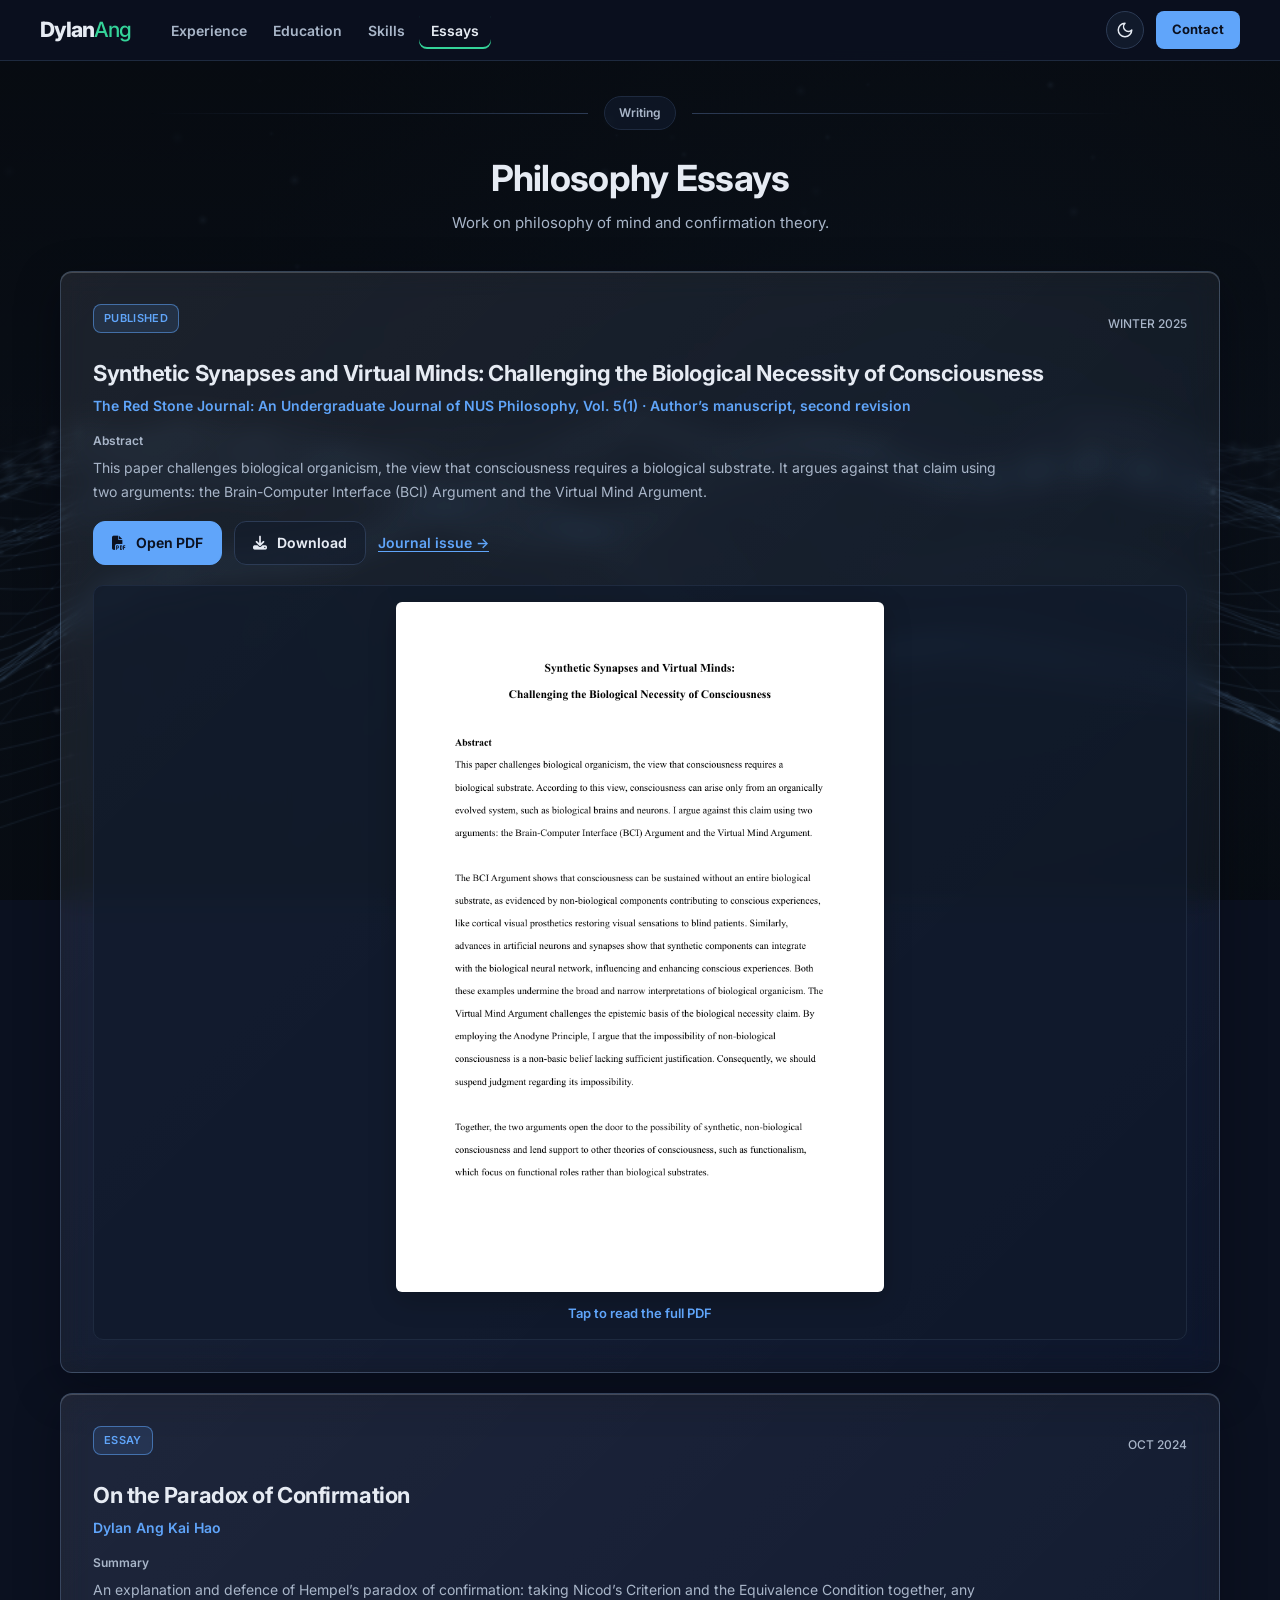
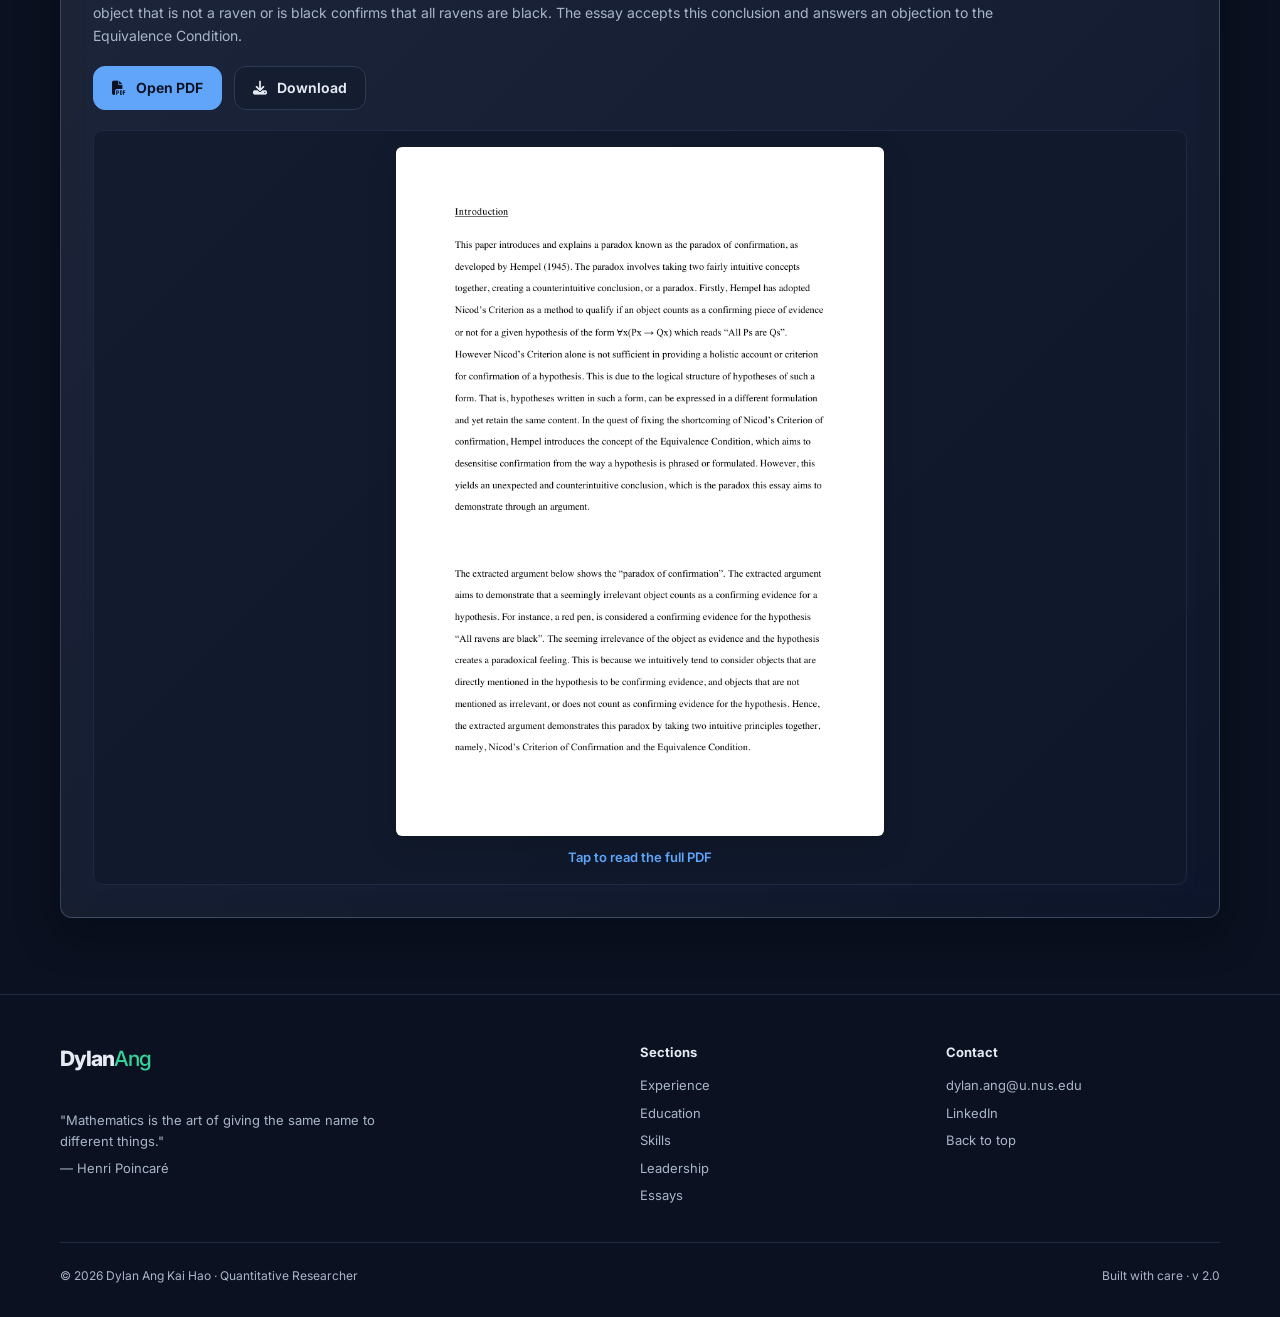
==== essays.html @ c78780df "Add essays page with two embedded PDFs New essays.html with "Synthetic Synapses and Virtual Minds" a" ====
<!DOCTYPE html>
<html lang="en">
<head>
<meta charset="UTF-8" />
<meta name="viewport" content="width=device-width, initial-scale=1.0" />
<meta name="theme-color" content="#0B1120" />
<script>try{var t=localStorage.getItem("theme");if(t!=="system")document.documentElement.setAttribute("data-theme",t==="light"?"light":"dark")}catch(e){document.documentElement.setAttribute("data-theme","dark")}</script>
<title>Essays - Dylan Ang Kai Hao</title>
<meta name="description" content="Philosophy essays by Dylan Ang Kai Hao on consciousness and confirmation theory." />

<link rel="preconnect" href="https://fonts.googleapis.com">
<link rel="preconnect" href="https://fonts.gstatic.com" crossorigin>
<link href="https://fonts.googleapis.com/css2?family=Inter:wght@400;500;600;700;800&display=swap" rel="stylesheet">
<link rel="stylesheet" href="https://cdnjs.cloudflare.com/ajax/libs/font-awesome/6.4.0/css/all.min.css">
<link rel="stylesheet" href="styles.css?v=3">
</head>
<body>

<div class="page-ocean" aria-hidden="true">
  <canvas id="oceanCanvas"></canvas>
  <div class="page-ocean-shade"></div>
</div>
<div class="nav-progress" id="navProgress"></div>

<nav class="navbar">
  <div class="nav-content">
    <a href="index.html" class="logo">
      <span>Dylan</span><span class="logo-accent">Ang</span>
    </a>
    <ul class="nav-links" id="nav-links">
      <li><a href="index.html#experience">Experience</a></li>
      <li><a href="index.html#education">Education</a></li>
      <li><a href="index.html#skills">Skills</a></li>
      <li><a href="essays.html" class="current" aria-current="page">Essays</a></li>
    </ul>
    <div class="nav-right">
      <button type="button" class="theme-cycle" id="themeToggle" aria-label="Switch theme" title="Switch theme"></button>
      <a href="mailto:dylan.ang@u.nus.edu" class="nav-cta">Contact</a>
      <button class="menu-toggle" id="mobile-menu" aria-label="Open menu">
        <span></span><span></span><span></span>
      </button>
    </div>
  </div>
</nav>

<main>

<section id="essays" class="section essays-page">
  <header class="section-header">
    <div class="section-num"><span>Writing</span></div>
    <h1 class="section-title">Philosophy <span class="gradient-text">Essays</span></h1>
    <p class="section-kicker">Work on philosophy of mind and confirmation theory.</p>
  </header>

  <div class="container-inner">
    <article class="project-card essay-card" id="synthetic-synapses">
      <div class="project-header">
        <span class="category-tag teal">PUBLISHED</span>
        <span class="project-date">WINTER 2025</span>
      </div>
      <h2 class="project-title">Synthetic Synapses and Virtual Minds: Challenging the Biological Necessity of Consciousness</h2>
      <p class="company">The Red Stone Journal: An Undergraduate Journal of NUS Philosophy, Vol. 5(1) · Author’s manuscript, second revision</p>
      <h3 class="metrics-label">Abstract</h3>
      <p class="project-desc">This paper challenges biological organicism, the view that consciousness requires a biological substrate. It argues against that claim using two arguments: the Brain-Computer Interface (BCI) Argument and the Virtual Mind Argument.</p>
      <div class="essay-actions">
        <a class="btn-primary" href="essays/synthetic-synapses-and-virtual-minds.pdf" target="_blank" rel="noopener"><i class="fas fa-file-pdf"></i> Open PDF</a>
        <a class="btn-secondary" href="essays/synthetic-synapses-and-virtual-minds.pdf" download><i class="fas fa-download"></i> Download</a>
        <a class="essay-link" href="https://blog.nus.edu.sg/theredstonejournal/volumes/volume-5/" target="_blank" rel="noopener">Journal issue &rarr;</a>
      </div>
      <div class="pdf-frame" data-pdf="essays/synthetic-synapses-and-virtual-minds.pdf" data-title="Synthetic Synapses and Virtual Minds: Challenging the Biological Necessity of Consciousness">
        <a class="pdf-preview" href="essays/synthetic-synapses-and-virtual-minds.pdf" target="_blank" rel="noopener">
          <img src="essays/synthetic-synapses-and-virtual-minds.png" alt="First page of Synthetic Synapses and Virtual Minds: Challenging the Biological Necessity of Consciousness" loading="lazy">
          <span>Tap to read the full PDF</span>
        </a>
      </div>
    </article>
    <article class="project-card essay-card" id="paradox-of-confirmation">
      <div class="project-header">
        <span class="category-tag teal">ESSAY</span>
        <span class="project-date">OCT 2024</span>
      </div>
      <h2 class="project-title">On the Paradox of Confirmation</h2>
      <p class="company">Dylan Ang Kai Hao</p>
      <h3 class="metrics-label">Summary</h3>
      <p class="project-desc">An explanation and defence of Hempel’s paradox of confirmation: taking Nicod’s Criterion and the Equivalence Condition together, any object that is not a raven or is black confirms that all ravens are black. The essay accepts this conclusion and answers an objection to the Equivalence Condition.</p>
      <div class="essay-actions">
        <a class="btn-primary" href="essays/on-the-paradox-of-confirmation.pdf" target="_blank" rel="noopener"><i class="fas fa-file-pdf"></i> Open PDF</a>
        <a class="btn-secondary" href="essays/on-the-paradox-of-confirmation.pdf" download><i class="fas fa-download"></i> Download</a>
      </div>
      <div class="pdf-frame" data-pdf="essays/on-the-paradox-of-confirmation.pdf" data-title="On the Paradox of Confirmation">
        <a class="pdf-preview" href="essays/on-the-paradox-of-confirmation.pdf" target="_blank" rel="noopener">
          <img src="essays/on-the-paradox-of-confirmation.png" alt="First page of On the Paradox of Confirmation" loading="lazy">
          <span>Tap to read the full PDF</span>
        </a>
      </div>
    </article>
  </div>
</section>

</main>

<footer>
  <div class="footer-grid">
    <div>
      <div class="logo" style="margin-bottom: 24px;">
        <span>Dylan</span><span class="logo-accent">Ang</span>
      </div>
      <p class="footer-quote">
        "Mathematics is the art of giving the same name to different things."
        <span class="author">— Henri Poincaré</span>
      </p>
    </div>
    <div class="footer-col">
      <h4>Sections</h4>
      <a href="index.html#experience">Experience</a>
      <a href="index.html#education">Education</a>
      <a href="index.html#skills">Skills</a>
      <a href="index.html#leadership">Leadership</a>
      <a href="essays.html">Essays</a>
    </div>
    <div class="footer-col">
      <h4>Contact</h4>
      <a href="mailto:dylan.ang@u.nus.edu">dylan.ang@u.nus.edu</a>
      <a href="https://www.linkedin.com/in/dylanangkh" target="_blank" rel="noopener">LinkedIn</a>
      <a href="#essays">Back to top</a>
    </div>
  </div>
  <div class="footer-bottom">
    <span>© 2026 Dylan Ang Kai Hao · Quantitative Researcher</span>
    <span>Built with care · v 2.0</span>
  </div>
</footer>

<script src="script.js?v=3"></script>
<script src="theme.js"></script>
<script src="ocean.js"></script>
<script src="essays.js"></script>
</body>
</html>
---- styles.css ----
/* ============================================================
   Dylan Ang Kai Hao — Portfolio
   Theme: matches the apolloalpha.app design (Inter, navy, glass cards)
   ============================================================ */

:root {
  --background: #F8FAFC; --foreground: #0F172A; --card: #ffffff; --muted-foreground: #526071;
  --border: #E2E8F0; --border-strong: #CBD5E1; --panel-2: #F1F5F9; --track: #EEF2F7;
  --bull: #047857; --bull-soft: #ECFDF5; --bull-area: rgba(4,120,87,0.10);
  --bear: #DC2626; --accent: #1D4ED8; --accent-ink: #FFFFFF; --accent-hover: #1E40AF;
  --glass-bg: linear-gradient(135deg, rgba(255,255,255,0.82), rgba(255,255,255,0.52));
  --glass-border: rgba(15,23,42,0.12);
  --glass-shadow: inset 0 1px 0 rgba(255,255,255,0.95), 0 10px 32px rgba(40,70,140,0.12);
  --shade: linear-gradient(180deg, rgba(246,249,255,0.66) 0%, rgba(246,249,255,0.5) 50%, rgba(246,249,255,0.4) 100%);
  --chart-grid: rgba(15,23,42,0.08); --chart-bench: rgba(15,23,42,0.34);
  --r-card: 12px;
  color-scheme: light;
}
:root[data-theme="dark"] {
  --background: #0B1120; --foreground: #E6EBF3; --card: #111A2B; --muted-foreground: #A9B6C9;
  --border: #1E2A3F; --border-strong: #2C3B55; --panel-2: #16213A; --track: #1A263D;
  --bull: #34D399; --bull-soft: rgba(52,211,153,0.12); --bull-area: rgba(52,211,153,0.14);
  --bear: #F87171; --accent: #60A5FA; --accent-ink: #0B1120; --accent-hover: #93C5FD;
  --glass-bg: linear-gradient(135deg, rgba(255,255,255,0.09), rgba(255,255,255,0.025));
  --glass-border: rgba(165,205,255,0.24);
  --glass-shadow: inset 0 1px 0 rgba(255,255,255,0.18), 0 14px 44px rgba(0,4,16,0.38);
  --shade: linear-gradient(180deg, rgba(7,11,17,0.62) 0%, rgba(7,11,17,0.45) 50%, rgba(7,11,17,0.32) 100%);
  --chart-grid: rgba(230,235,243,0.10); --chart-bench: rgba(230,235,243,0.42);
  color-scheme: dark;
}
/* "System" theme: no data-theme attribute, follow the device */
@media (prefers-color-scheme: dark) {
  :root:not([data-theme]) {
    --background: #0B1120; --foreground: #E6EBF3; --card: #111A2B; --muted-foreground: #A9B6C9;
    --border: #1E2A3F; --border-strong: #2C3B55; --panel-2: #16213A; --track: #1A263D;
    --bull: #34D399; --bull-soft: rgba(52,211,153,0.12); --bull-area: rgba(52,211,153,0.14);
    --bear: #F87171; --accent: #60A5FA; --accent-ink: #0B1120; --accent-hover: #93C5FD;
    --glass-bg: linear-gradient(135deg, rgba(255,255,255,0.09), rgba(255,255,255,0.025));
    --glass-border: rgba(165,205,255,0.24);
    --glass-shadow: inset 0 1px 0 rgba(255,255,255,0.18), 0 14px 44px rgba(0,4,16,0.38);
    --shade: linear-gradient(180deg, rgba(7,11,17,0.62) 0%, rgba(7,11,17,0.45) 50%, rgba(7,11,17,0.32) 100%);
    --chart-grid: rgba(230,235,243,0.10); --chart-bench: rgba(230,235,243,0.42);
    color-scheme: dark;
  }
}

* { box-sizing: border-box; }
html { scroll-behavior: smooth; scroll-padding-top: 72px; }
body {
  font-family: Inter, system-ui, sans-serif;
  background: var(--background);
  color: var(--foreground);
  margin: 0;
  overflow-x: hidden;
  line-height: 1.5;
  -webkit-font-smoothing: antialiased;
  -moz-osx-font-smoothing: grayscale;
}
.mono { font-variant-numeric: tabular-nums; }
::selection { background: var(--accent); color: var(--accent-ink); }
a:focus-visible, button:focus-visible { outline: 2px solid var(--bull); outline-offset: 2px; }

/* Backdrop: one fixed animated layer behind the whole page */
.page-ocean { position: fixed; inset: 0; z-index: 0; pointer-events: none; overflow: hidden; }
.page-ocean canvas { position: absolute; inset: 0; width: 100%; height: 100%; display: block; }
.page-ocean-shade { position: absolute; inset: 0; background: var(--shade); }
main, footer { position: relative; z-index: 1; }

/* NAV */
.navbar {
  position: fixed; top: 0; left: 0; right: 0; z-index: 50;
  padding: 0 24px;
  background: color-mix(in srgb, var(--background) 92%, transparent);
  -webkit-backdrop-filter: blur(8px); backdrop-filter: blur(8px);
  border-bottom: 1px solid var(--border);
}
.nav-content { max-width: 1200px; height: 60px; margin: 0 auto; display: flex; align-items: center; gap: 28px; }
.nav-progress { position: fixed; top: 0; left: 0; height: 2px; background: var(--bull); z-index: 100; transition: width 0.05s linear; }
.logo { display: inline-flex; align-items: center; font-weight: 800; font-size: 21px; letter-spacing: -0.05em; color: var(--foreground); text-decoration: none; }
.logo-accent { color: var(--bull); font-weight: 500; }
.nav-links { display: flex; flex: 1; gap: 2px; list-style: none; margin: 0; padding: 0; }
.nav-links a { display: block; padding: 8px 12px; border-radius: 8px; font-size: 14px; font-weight: 600; color: var(--muted-foreground); text-decoration: none; transition: color .15s, background .15s; }
.nav-links a:hover { color: var(--foreground); background: var(--panel-2); }
.nav-right { display: flex; align-items: center; gap: 12px; margin-left: auto; }
.theme-cycle { display: grid; place-items: center; width: 38px; height: 38px; border-radius: 999px; border: 1px solid var(--border-strong); background: var(--card); color: var(--foreground); cursor: pointer; padding: 0; }
.nav-cta { font-size: 13px; font-weight: 700; padding: 9px 16px; border-radius: 8px; background: var(--accent); color: var(--accent-ink); text-decoration: none; }
.nav-cta:hover { background: var(--accent-hover); }
.menu-toggle { display: none; flex-direction: column; justify-content: center; gap: 5px; width: 32px; height: 32px; background: transparent; border: none; cursor: pointer; padding: 0; }
.menu-toggle span { display: block; width: 100%; height: 2px; border-radius: 2px; background: var(--foreground); transition: all 0.2s ease; }
.menu-toggle.open span:nth-child(1) { transform: rotate(45deg) translate(5px, 5px); }
.menu-toggle.open span:nth-child(2) { opacity: 0; }
.menu-toggle.open span:nth-child(3) { transform: rotate(-45deg) translate(5px, -5px); }

/* BUTTONS */
.btn-primary, .btn-secondary { display: inline-flex; align-items: center; justify-content: center; gap: 10px; min-height: 50px; padding: 0 24px; border-radius: 12px; font-size: 15px; font-weight: 650; text-decoration: none; transition: background .15s, border-color .15s, transform .1s; }
.btn-primary { background: var(--accent); color: var(--accent-ink); border: 1px solid var(--accent); }
.btn-primary:hover { background: var(--accent-hover); border-color: var(--accent-hover); }
.btn-secondary { color: var(--foreground); border: 1px solid var(--border-strong); background: color-mix(in srgb, var(--card) 55%, transparent); }
.btn-secondary:hover { border-color: var(--accent); }
.btn-primary:active, .btn-secondary:active { transform: scale(0.98); }

/* HERO */
.hero { min-height: 92vh; padding: 140px 20px 80px; display: flex; align-items: center; justify-content: center; text-align: center; }
.hero-content { max-width: 820px; }
.status-badge { display: inline-flex; align-items: center; gap: 8px; padding: 7px 14px; border: 1px solid var(--bull); border-radius: 8px; background: var(--bull-soft); font-size: 12px; font-weight: 600; letter-spacing: 0.03em; color: var(--bull); margin-bottom: 28px; }
.status-dot { width: 6px; height: 6px; background: var(--bull); border-radius: 50%; flex: none; }
.greeting { font-size: 20px; font-weight: 600; letter-spacing: -0.01em; color: var(--muted-foreground); margin: 0 0 8px; }
.name { font-size: clamp(40px, 7vw, 68px); line-height: 1.08; font-weight: 700; letter-spacing: -0.03em; margin: 0 0 18px; text-wrap: balance; }
.name .gradient-text { color: var(--accent); }
.tagline { font-size: clamp(17px, 2.4vw, 20px); font-weight: 600; letter-spacing: -0.01em; margin: 0 0 32px; }
.contact-info { display: flex; justify-content: center; align-items: center; gap: 14px 18px; flex-wrap: wrap; }
.contact-link.text-only { display: inline-flex; align-items: center; gap: 8px; flex-basis: 100%; justify-content: center; font-size: 14px; color: var(--muted-foreground); }

/* SECTION COMMON */
.section { padding: 48px 20px 56px; position: relative; }
.container-inner { max-width: 1160px; margin: 0 auto; }
.section-header { max-width: 1160px; margin: 0 auto 36px; text-align: center; }
.section-num { display: flex; align-items: center; gap: 16px; max-width: 980px; margin: 0 auto 28px; }
.section-num::before, .section-num::after { content: ""; flex: 1; height: 1px; background: linear-gradient(90deg, transparent, var(--border-strong)); }
.section-num::after { transform: scaleX(-1); }
.section-num span { display: inline-flex; align-items: center; gap: 10px; padding: 7px 14px; border: 1px solid var(--border); border-radius: 999px; font-size: 12px; font-weight: 600; color: var(--muted-foreground); background: color-mix(in srgb, var(--card) 70%, transparent); }
.section-num b { color: var(--accent); }
.section-title { font-size: clamp(28px, 3.6vw, 36px); font-weight: 700; line-height: 1.15; letter-spacing: -0.02em; margin: 0 0 12px; text-wrap: balance; }
.section-kicker { color: var(--muted-foreground); max-width: 620px; margin: 0 auto; font-size: 15px; line-height: 1.6; text-wrap: balance; }

/* GLASS CARDS */
.glass-card, .project-card, .skill-category {
  background: var(--glass-bg);
  -webkit-backdrop-filter: blur(14px) saturate(1.5); backdrop-filter: blur(14px) saturate(1.5);
  border: 1px solid var(--glass-border);
  border-radius: var(--r-card);
  box-shadow: var(--glass-shadow);
  position: relative; overflow: hidden;
  transition: border-color 0.18s ease;
}
.glass-card:hover, .project-card:hover, .skill-category:hover { border-color: var(--border-strong); }
.glass-card { padding: 24px; }
.project-card { padding: 32px; margin-bottom: 20px; }
.card-header { display: flex; justify-content: space-between; align-items: flex-start; margin-bottom: 6px; flex-wrap: wrap; gap: 12px; }
.project-header { display: flex; justify-content: space-between; align-items: center; margin-bottom: 16px; flex-wrap: wrap; gap: 10px; }
.category-tag { display: inline-block; font-size: 11px; font-weight: 600; letter-spacing: 0.03em; padding: 5px 10px; border-radius: 8px; border: 1px solid color-mix(in srgb, var(--bull) 55%, transparent); background: var(--bull-soft); color: var(--bull); margin-bottom: 10px; }
.category-tag.purple, .category-tag.teal { border-color: color-mix(in srgb, var(--accent) 55%, transparent); background: color-mix(in srgb, var(--accent) 12%, transparent); color: var(--accent); }
.project-date { font-size: 12px; font-weight: 500; color: var(--muted-foreground); white-space: nowrap; }
.role, .project-title { font-size: clamp(19px, 2.2vw, 22px); font-weight: 700; letter-spacing: -0.02em; line-height: 1.3; margin: 0 0 8px; }
.company { font-size: 14px; font-weight: 600; color: var(--accent); margin: 0 0 12px; }
.project-desc { color: var(--muted-foreground); line-height: 1.65; margin: 0 0 18px; font-size: 14px; max-width: 920px; }
.text-primary { color: var(--accent); font-size: 14px; font-weight: 600; }
.text-secondary { color: var(--muted-foreground); font-size: 14px; line-height: 1.6; }
.text-secondary a { color: var(--accent); font-weight: 600; text-underline-offset: 3px; }
.tag-chips, .skill-pills { display: flex; flex-wrap: wrap; gap: 8px; }
.tag-chips { margin: 12px 0 8px; }
.tag-chip, .skill-pill { font-size: 12px; font-weight: 500; color: var(--muted-foreground); padding: 6px 12px; border-radius: 999px; background: color-mix(in srgb, var(--card) 55%, transparent); border: 1px solid var(--border-strong); }
.metrics-label { font-size: 12px; font-weight: 600; color: var(--muted-foreground); margin: 24px 0 12px; }
.metrics-grid { display: grid; grid-template-columns: repeat(5, 1fr); gap: 12px; margin-bottom: 24px; }
.metrics-grid:has(> :nth-child(7)) { grid-template-columns: repeat(4, 1fr); }
.mini-stat-card { background: color-mix(in srgb, var(--card) 55%, transparent); border: 1px solid var(--border); border-radius: 10px; padding: 18px 12px; text-align: center; }
.mini-stat-value { font-size: 28px; font-weight: 600; display: block; letter-spacing: -0.02em; line-height: 1.15; margin-bottom: 6px; }
.mini-stat-label { display: block; font-size: 12px; line-height: 1.4; color: var(--muted-foreground); }
.accent-cyan, .accent-teal { color: var(--bull); }

/* Charts */
.charts-row { display: grid; grid-template-columns: 1fr 1fr; gap: 16px; margin-top: 12px; }
.chart-wrapper { background: color-mix(in srgb, var(--card) 70%, transparent); border: 1px solid var(--border); border-radius: 10px; padding: 20px; position: relative; overflow: hidden; }
.chart-wrapper-tall { height: 420px; display: flex; flex-direction: column; }
.chart-canvas-area { position: relative; flex: 1 1 auto; min-height: 0; }
.equity-explorer { margin-top: 24px; }
.equity-header { display: flex; justify-content: space-between; align-items: flex-end; flex-wrap: wrap; gap: 14px; margin-bottom: 14px; }
.equity-headline { display: flex; flex-direction: column; gap: 2px; }
.equity-value { font-size: 2.1rem; font-weight: 700; letter-spacing: -0.02em; color: var(--bull); line-height: 1.1; }
.equity-value.negative { color: var(--bear); }
.equity-sublabel { font-size: 13px; color: var(--muted-foreground); }
.range-tabs { display: flex; gap: 6px; flex-wrap: wrap; }
.range-tab { background: color-mix(in srgb, var(--card) 55%, transparent); border: 1px solid var(--border-strong); border-radius: 8px; color: var(--muted-foreground); font: 600 12px Inter, sans-serif; padding: 7px 13px; cursor: pointer; transition: border-color .15s, color .15s, background .15s; }
.range-tab:hover { color: var(--foreground); }
.range-tab.active { background: var(--accent); border-color: var(--accent); color: var(--accent-ink); }
.chart-legend-scrub { display: flex; justify-content: flex-end; gap: 18px; font-size: 12px; color: var(--muted-foreground); flex: 0 0 auto; margin-bottom: 10px; }
.legend-item { display: flex; align-items: center; gap: 6px; }
.legend-item b { color: var(--foreground); font-weight: 700; }
.scrub-dot { width: 9px; height: 9px; border-radius: 50%; display: inline-block; }
.scrub-dot.strategy { background: var(--bull); }
.scrub-dot.benchmark { background: var(--chart-bench); }
.roc-chart-wrapper, .pentagon-chart-wrapper { height: 400px; display: flex; justify-content: center; align-items: center; padding: 0.5rem; }
.chart-foot { font-size: 12px; color: var(--muted-foreground); margin: 0; text-align: center; grid-column: 1 / -1; }

/* Monthly table */
.terminal-container { border: 1px solid var(--border); border-radius: 10px; overflow: hidden; background: color-mix(in srgb, var(--card) 70%, transparent); margin: 24px 0 0; }
.terminal-header { padding: 12px 20px; border-bottom: 1px solid var(--border); }
.terminal-dot { display: none; }
.terminal-title { font-size: 12px; font-weight: 600; color: var(--muted-foreground); }
.terminal-table { width: 100%; border-collapse: collapse; font-size: 13px; }
.terminal-table th { text-align: left; padding: 12px 20px; font-size: 11px; font-weight: 600; letter-spacing: 0.04em; color: var(--muted-foreground); border-bottom: 1px solid var(--border-strong); }
.terminal-table td { padding: 10px 20px; border-bottom: 1px solid var(--border); }
.terminal-table tbody tr:hover td { background: var(--bull-soft); }
.terminal-table tbody tr:last-child td { border-bottom: none; }
.val-green { color: var(--bull); font-weight: 600; }

/* EDUCATION */
.edu-grid { display: grid; grid-template-columns: 1fr 1fr; gap: 16px; max-width: 1160px; margin: 0 auto; }
.gpa-container { margin: 24px 0; }
.gpa-header { display: flex; justify-content: space-between; margin-bottom: 8px; font-size: 13px; font-weight: 600; }
.progress-track { height: 8px; background: var(--track); border-radius: 999px; overflow: hidden; }
.progress-fill { height: 100%; background: var(--bull); border-radius: 999px; }
.date-line { font-size: 12px; color: var(--muted-foreground); margin: 12px 0 0; }

/* SKILLS */
.skills-grid { display: grid; grid-template-columns: repeat(3, 1fr); gap: 16px; max-width: 1160px; margin: 0 auto; }
.skill-category { padding: 22px; }
.skill-icon-wrap { font-size: 12px; font-weight: 600; color: var(--muted-foreground); }
.skill-category h3 { font-size: 18px; font-weight: 700; letter-spacing: -0.02em; margin: 8px 0 14px; }

/* PUBLICATION + DUAL GRID */
.dual-grid { display: grid; grid-template-columns: 1fr 1fr; gap: 16px; }
.pub-card .project-title { font-size: 19px; margin: 8px 0; }

/* MARQUEE */
.marquee-strip { border-top: 1px solid var(--border); border-bottom: 1px solid var(--border); padding: 20px 0; overflow: hidden; }
.marquee-track { display: flex; gap: 48px; white-space: nowrap; width: max-content; animation: marqueeMove 60s linear infinite; font-size: 13px; font-weight: 600; letter-spacing: 0.03em; color: var(--muted-foreground); }
.marquee-track span { display: inline-flex; align-items: center; gap: 48px; }
.marquee-track span::after { content: '·'; color: var(--bull); font-size: 16px; }
@keyframes marqueeMove { from { transform: translateX(0); } to { transform: translateX(-50%); } }

/* FOOTER */
footer { padding: 48px 24px 32px; border-top: 1px solid var(--border); background: var(--background); }
.footer-grid { max-width: 1160px; margin: 0 auto; display: grid; grid-template-columns: 2fr 1fr 1fr; gap: 32px; margin-bottom: 32px; }
.footer-quote { font-size: 13px; line-height: 1.6; color: var(--muted-foreground); max-width: 360px; margin: 12px 0 0; }
.footer-quote .author { display: block; margin-top: 6px; }
.footer-col h4 { font-size: 13px; font-weight: 700; margin: 0 0 10px; }
.footer-col a { display: block; color: var(--muted-foreground); text-decoration: none; font-size: 13px; padding: 4px 0; }
.footer-col a:hover { color: var(--foreground); }
.footer-bottom { max-width: 1160px; margin: 0 auto; padding-top: 24px; border-top: 1px solid var(--border); display: flex; justify-content: space-between; align-items: center; font-size: 12px; color: var(--muted-foreground); }

/* SCROLL REVEAL: slide only. Content stays visible (and glass keeps its blur) even if scripts fail. */
.reveal-on-scroll { transform: translateY(24px); transition: transform 0.7s cubic-bezier(0.2, 0.7, 0.2, 1); }
.reveal-on-scroll.visible { transform: none; }

/* ESSAYS PAGE */
.essays-page { padding-top: 96px; min-height: 80vh; }
.nav-links a.current { color: var(--foreground); box-shadow: inset 0 -2px 0 var(--bull); }
.essay-card { scroll-margin-top: 80px; }
.essay-card .metrics-label { margin: 16px 0 6px; }
.essay-actions { display: flex; flex-wrap: wrap; align-items: center; gap: 12px; margin-bottom: 20px; }
.essay-actions .btn-primary, .essay-actions .btn-secondary { min-height: 44px; padding: 0 18px; font-size: 14px; }
.essay-link { color: var(--accent); font-size: 14px; font-weight: 600; text-underline-offset: 3px; }
.pdf-frame { border: 1px solid var(--border); border-radius: 10px; overflow: hidden; background: color-mix(in srgb, var(--card) 70%, transparent); }
.pdf-frame.embedded { height: min(85vh, 900px); }
.pdf-frame iframe { display: block; width: 100%; height: 100%; border: 0; }
.pdf-preview { display: block; max-width: 520px; margin: 0 auto; padding: 16px; text-align: center; text-decoration: none; }
.pdf-preview img { display: block; width: 100%; height: auto; border-radius: 6px; background: #fff; box-shadow: 0 8px 28px rgba(0,0,0,0.22); }
.pdf-preview span { display: block; margin-top: 12px; font-size: 13px; font-weight: 600; color: var(--accent); }

/* RESPONSIVE */
@media (max-width: 1100px) {
  .metrics-grid, .metrics-grid:has(> :nth-child(7)) { grid-template-columns: repeat(3, 1fr); }
  .charts-row, .dual-grid { grid-template-columns: 1fr; }
}
@media (max-width: 900px) {
  .navbar { padding: 0 16px; }
  .nav-content { gap: 12px; }
  .nav-links { position: fixed; top: 60px; left: 0; right: 0; flex-direction: column; background: var(--background); border-bottom: 1px solid var(--border); padding: 8px 16px; transform: translateY(-8px); opacity: 0; visibility: hidden; transition: transform .2s, opacity .2s, visibility .2s; }
  .nav-links.open { transform: none; opacity: 1; visibility: visible; }
  .menu-toggle { display: flex; }
  .section { padding: 36px 16px 44px; }
  .edu-grid, .skills-grid, .dual-grid { grid-template-columns: 1fr; }
  .footer-grid { grid-template-columns: 1fr; }
  .project-card { padding: 20px; }
  .footer-bottom { flex-direction: column; gap: 8px; }
}
@media (max-width: 540px) {
  .metrics-grid, .metrics-grid:has(> :nth-child(7)) { grid-template-columns: 1fr 1fr; }
  .mini-stat-value { font-size: 22px; }
  .contact-info .btn-primary, .contact-info .btn-secondary { width: 100%; }
  .essay-actions .btn-primary, .essay-actions .btn-secondary { flex: 1 1 130px; }
  .terminal-table th, .terminal-table td { padding-left: 12px; padding-right: 12px; }
  .equity-value { font-size: 1.6rem; }
  .range-tabs { gap: 4px; width: 100%; }
  .range-tab { flex: 1 1 0; padding: 7px 4px; font-size: 11px; }
  .chart-legend-scrub { flex-direction: column; gap: 4px; }
}
@media (prefers-reduced-motion: reduce) {
  html { scroll-behavior: auto; }
  *, *::before, *::after { animation-duration: 0.01ms !important; animation-iteration-count: 1 !important; transition-duration: 0.01ms !important; }
}
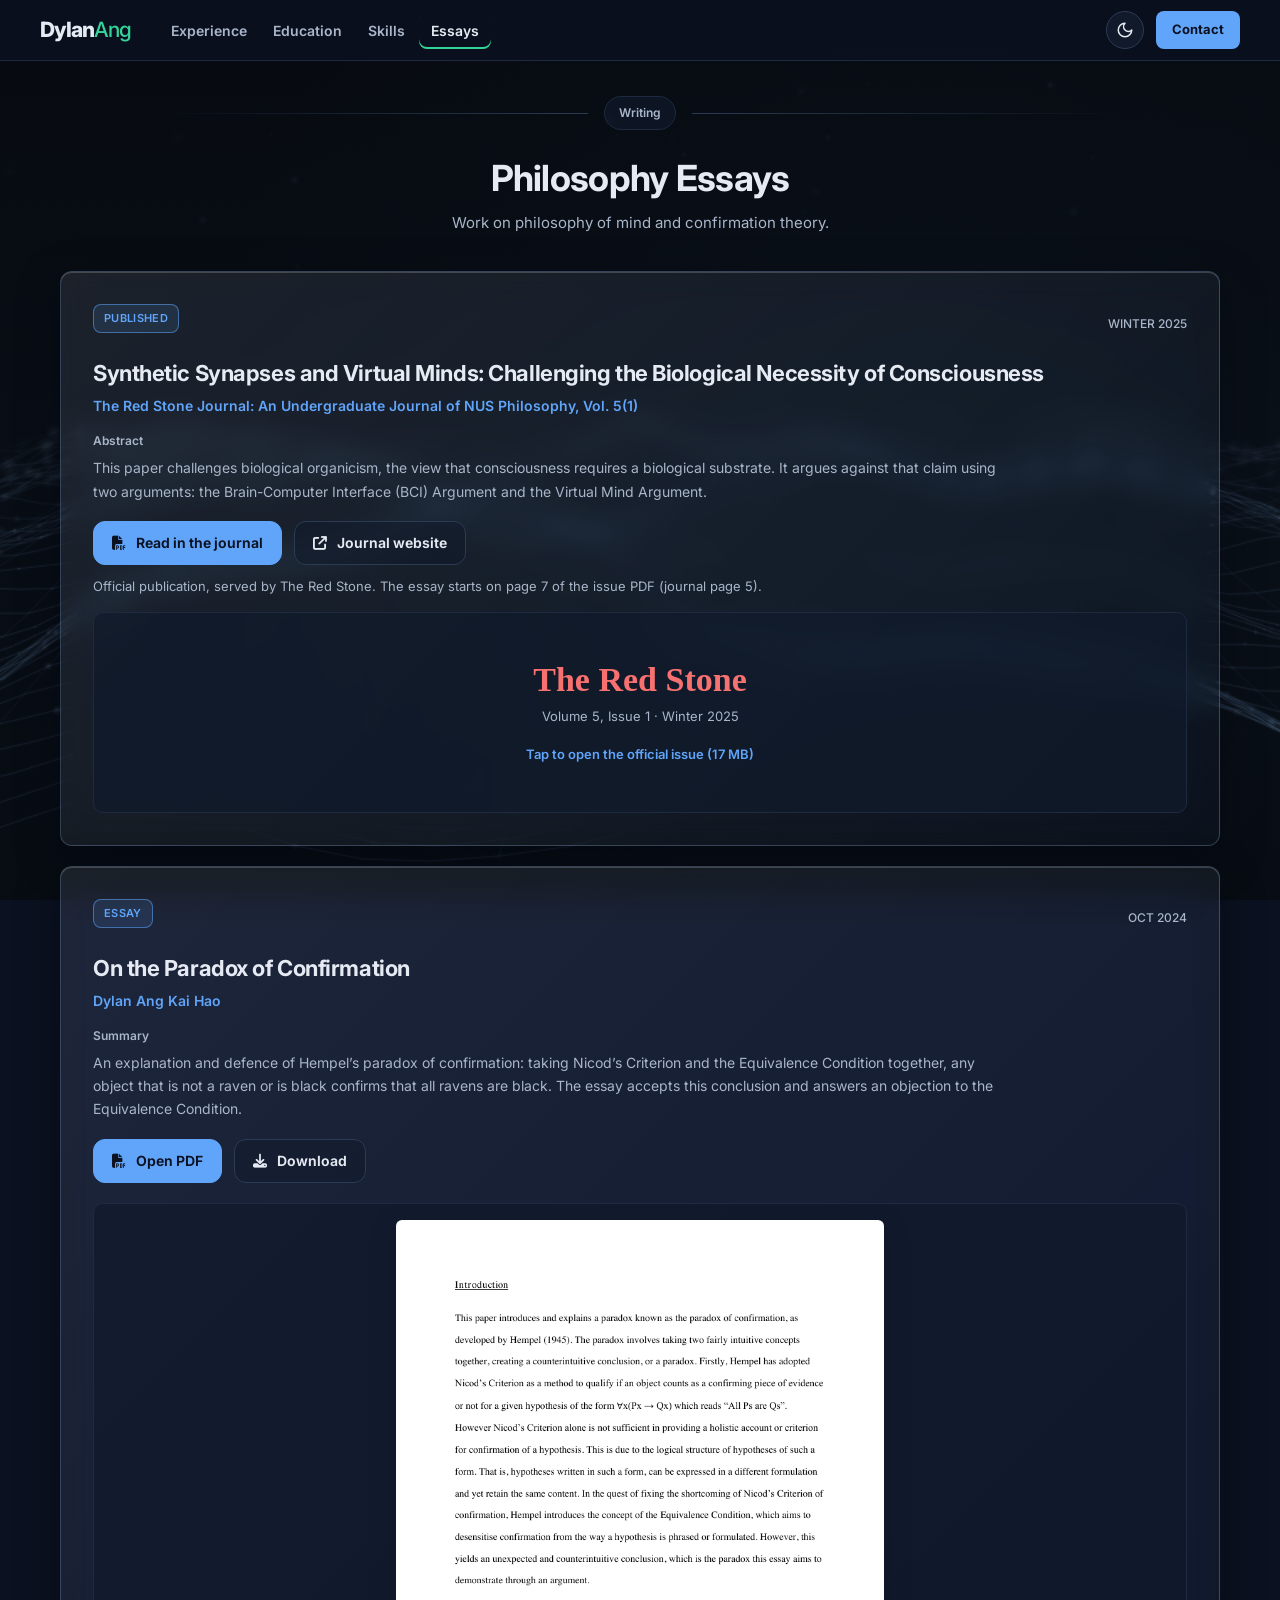
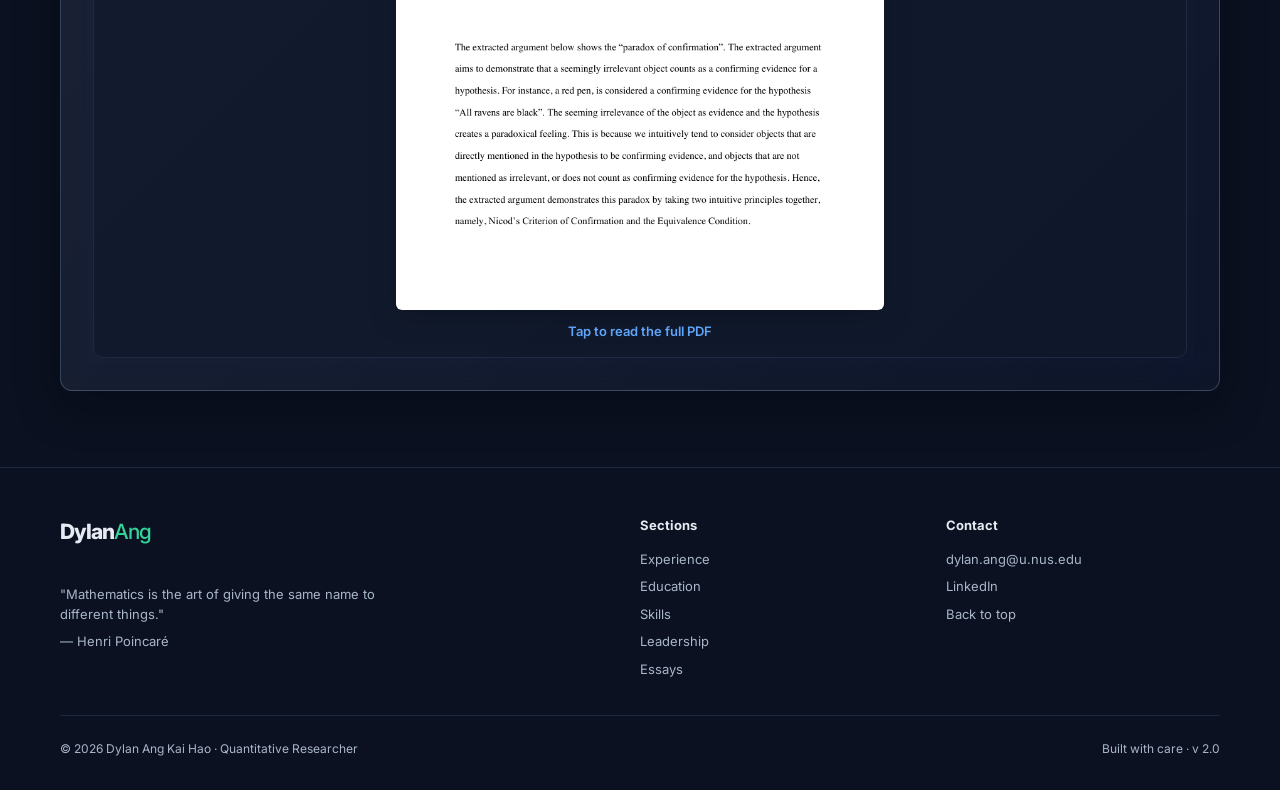
==== commit b7e2e3d7: "Embed the official Red Stone publication The Synthetic Synapses card now shows the journal's own iss" ====
--- a/essays.html
+++ b/essays.html
@@ -12,7 +12,7 @@
 <link rel="preconnect" href="https://fonts.gstatic.com" crossorigin>
 <link href="https://fonts.googleapis.com/css2?family=Inter:wght@400;500;600;700;800&display=swap" rel="stylesheet">
 <link rel="stylesheet" href="https://cdnjs.cloudflare.com/ajax/libs/font-awesome/6.4.0/css/all.min.css">
-<link rel="stylesheet" href="styles.css?v=3">
+<link rel="stylesheet" href="styles.css?v=4">
 </head>
 <body>
 
@@ -59,18 +59,19 @@
         <span class="project-date">WINTER 2025</span>
       </div>
       <h2 class="project-title">Synthetic Synapses and Virtual Minds: Challenging the Biological Necessity of Consciousness</h2>
-      <p class="company">The Red Stone Journal: An Undergraduate Journal of NUS Philosophy, Vol. 5(1) · Author’s manuscript, second revision</p>
+      <p class="company">The Red Stone Journal: An Undergraduate Journal of NUS Philosophy, Vol. 5(1)</p>
       <h3 class="metrics-label">Abstract</h3>
       <p class="project-desc">This paper challenges biological organicism, the view that consciousness requires a biological substrate. It argues against that claim using two arguments: the Brain-Computer Interface (BCI) Argument and the Virtual Mind Argument.</p>
       <div class="essay-actions">
-        <a class="btn-primary" href="essays/synthetic-synapses-and-virtual-minds.pdf" target="_blank" rel="noopener"><i class="fas fa-file-pdf"></i> Open PDF</a>
-        <a class="btn-secondary" href="essays/synthetic-synapses-and-virtual-minds.pdf" download><i class="fas fa-download"></i> Download</a>
-        <a class="essay-link" href="https://blog.nus.edu.sg/theredstonejournal/volumes/volume-5/" target="_blank" rel="noopener">Journal issue &rarr;</a>
+        <a class="btn-primary" href="https://blog.nus.edu.sg/theredstonejournal/files/2026/03/RS_2026_FINAL.pdf#page=7" target="_blank" rel="noopener"><i class="fas fa-file-pdf"></i> Read in the journal</a>
+        <a class="btn-secondary" href="https://blog.nus.edu.sg/theredstonejournal/volumes/volume-5/" target="_blank" rel="noopener"><i class="fas fa-arrow-up-right-from-square"></i> Journal website</a>
       </div>
-      <div class="pdf-frame" data-pdf="essays/synthetic-synapses-and-virtual-minds.pdf" data-title="Synthetic Synapses and Virtual Minds: Challenging the Biological Necessity of Consciousness">
-        <a class="pdf-preview" href="essays/synthetic-synapses-and-virtual-minds.pdf" target="_blank" rel="noopener">
-          <img src="essays/synthetic-synapses-and-virtual-minds.png" alt="First page of Synthetic Synapses and Virtual Minds: Challenging the Biological Necessity of Consciousness" loading="lazy">
-          <span>Tap to read the full PDF</span>
+      <p class="essay-note">Official publication, served by The Red Stone. The essay starts on page 7 of the issue PDF (journal page 5).</p>
+      <div class="pdf-frame" data-pdf="https://blog.nus.edu.sg/theredstonejournal/files/2026/03/RS_2026_FINAL.pdf#page=7" data-title="The Red Stone, Volume 5, Issue 1">
+        <a class="journal-cover" href="https://blog.nus.edu.sg/theredstonejournal/files/2026/03/RS_2026_FINAL.pdf#page=7" target="_blank" rel="noopener">
+          <strong>The Red Stone</strong>
+          <small>Volume 5, Issue 1 · Winter 2025</small>
+          <span>Tap to open the official issue (17 MB)</span>
         </a>
       </div>
     </article>
@@ -134,6 +135,6 @@
 <script src="script.js?v=3"></script>
 <script src="theme.js"></script>
 <script src="ocean.js"></script>
-<script src="essays.js"></script>
+<script src="essays.js?v=5"></script>
 </body>
 </html>
--- a/styles.css
+++ b/styles.css
@@ -246,6 +246,11 @@
 .pdf-frame iframe { display: block; width: 100%; height: 100%; border: 0; }
 .pdf-preview { display: block; max-width: 520px; margin: 0 auto; padding: 16px; text-align: center; text-decoration: none; }
 .pdf-preview img { display: block; width: 100%; height: auto; border-radius: 6px; background: #fff; box-shadow: 0 8px 28px rgba(0,0,0,0.22); }
+.essay-note { font-size: 13px; color: var(--muted-foreground); margin: -8px 0 16px; }
+.journal-cover { display: flex; flex-direction: column; align-items: center; gap: 8px; padding: 48px 20px; text-align: center; text-decoration: none; color: var(--foreground); }
+.journal-cover strong { font: 700 34px Georgia, serif; color: var(--bear); }
+.journal-cover small { font-size: 13px; color: var(--muted-foreground); }
+.journal-cover span { margin-top: 10px; font-size: 13px; font-weight: 600; color: var(--accent); }
 .pdf-preview span { display: block; margin-top: 12px; font-size: 13px; font-weight: 600; color: var(--accent); }
 
 /* RESPONSIVE */
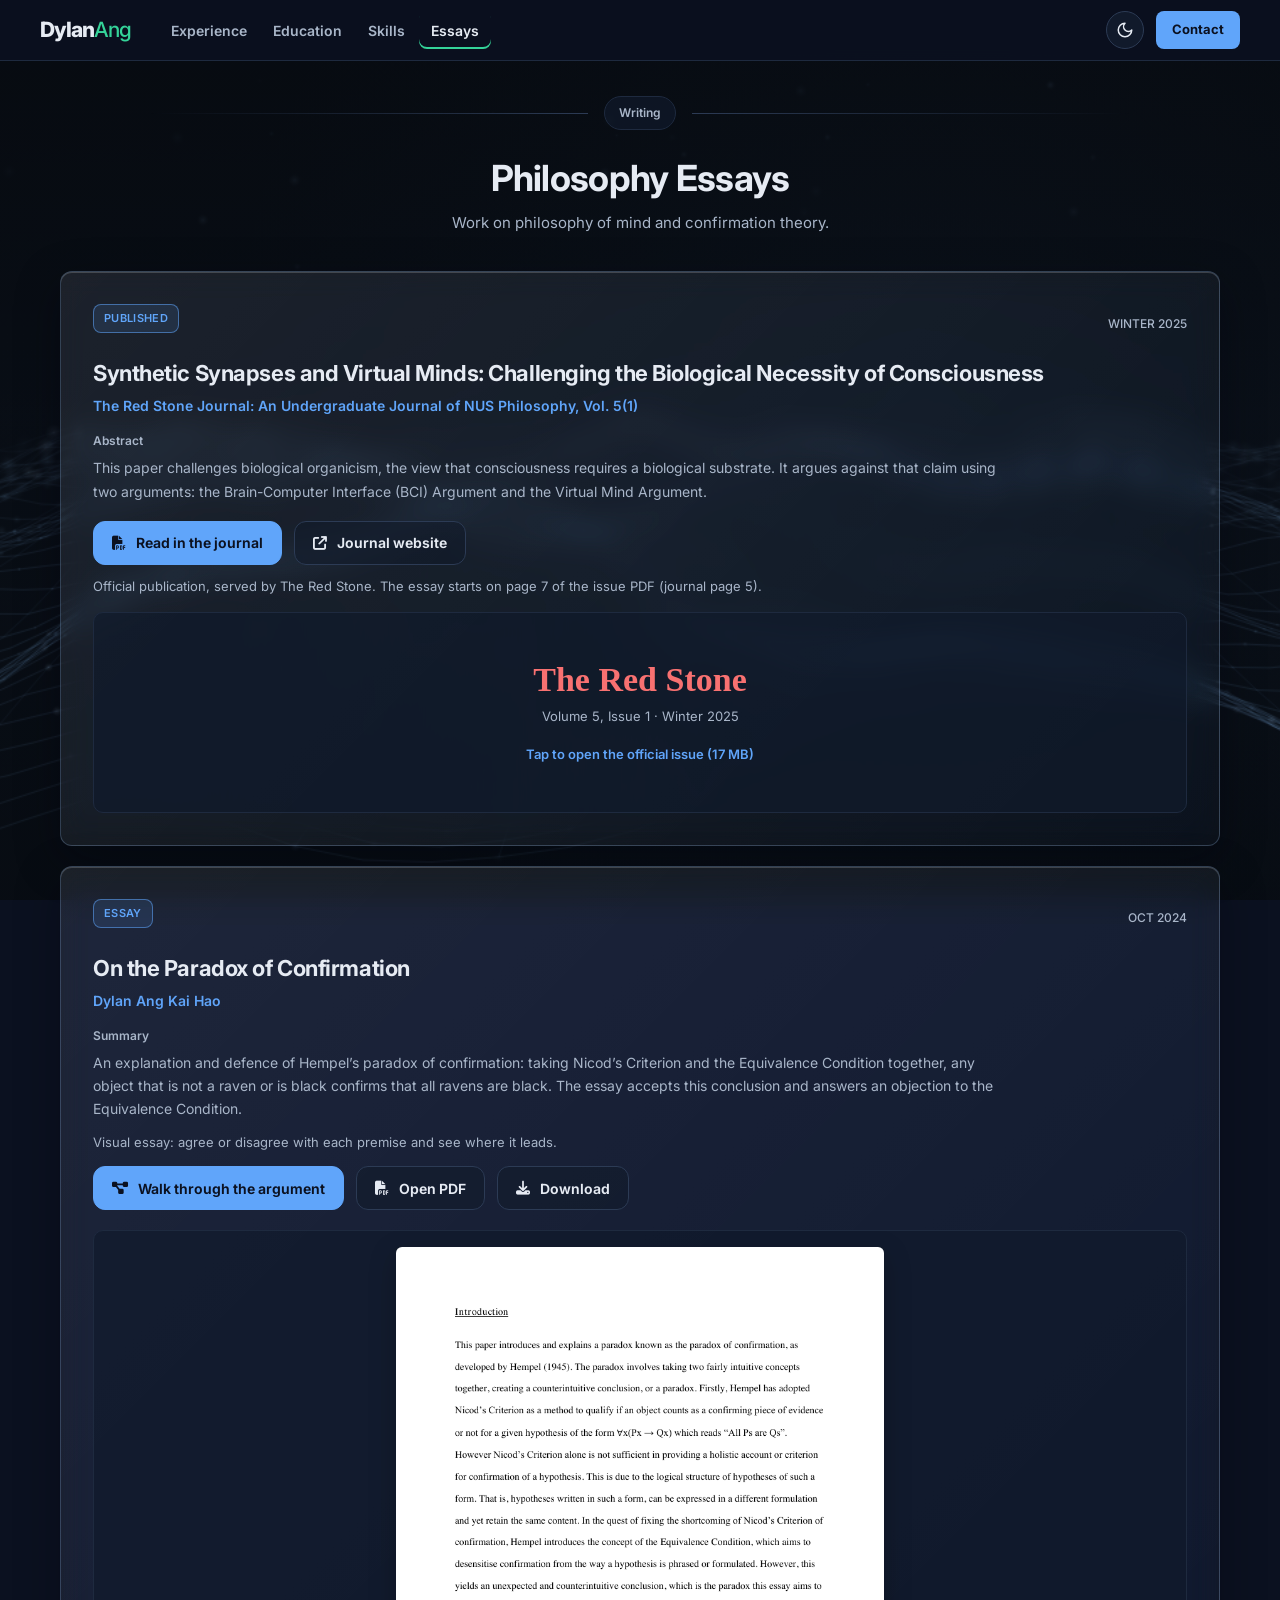
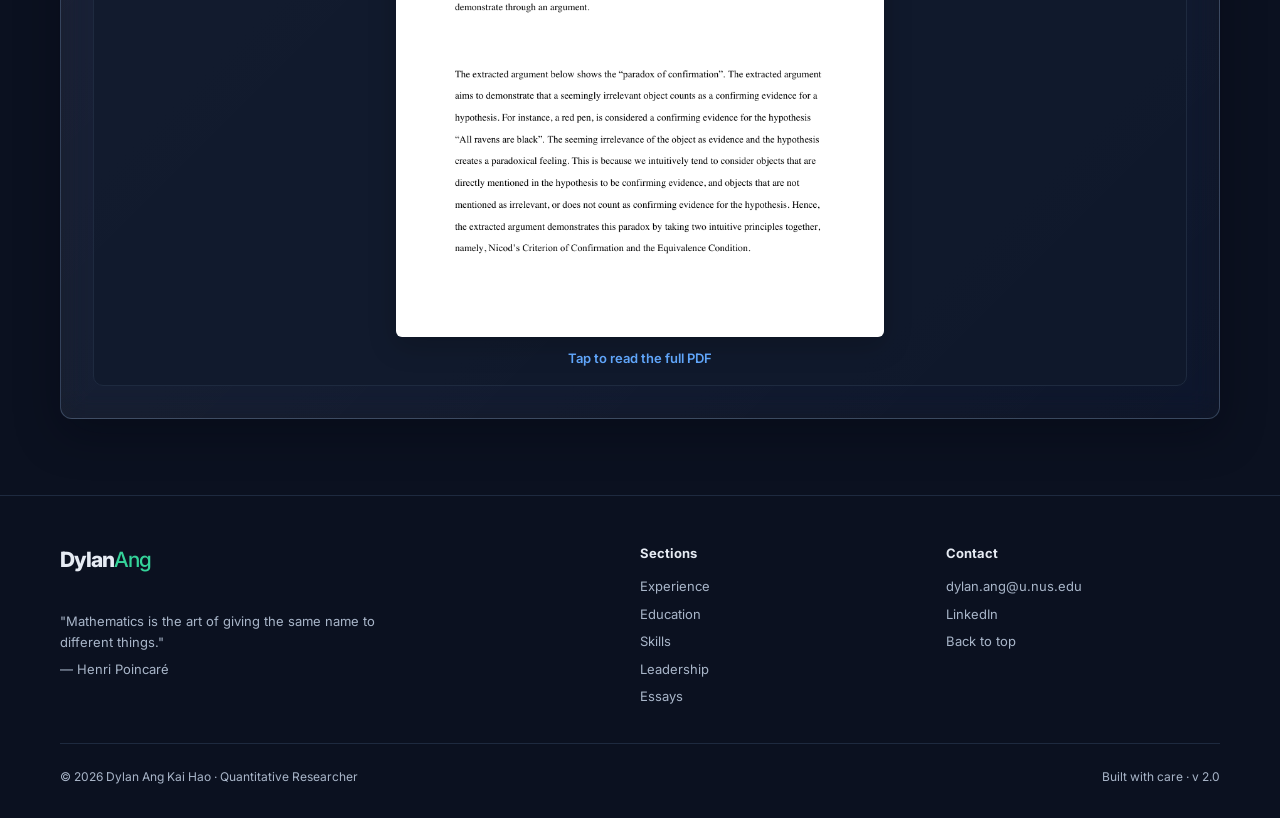
==== commit 73ac942c: "Add interactive visual essay on the paradox of confirmation paradox.html walks readers through the a" ====
--- a/essays.html
+++ b/essays.html
@@ -12,7 +12,7 @@
 <link rel="preconnect" href="https://fonts.gstatic.com" crossorigin>
 <link href="https://fonts.googleapis.com/css2?family=Inter:wght@400;500;600;700;800&display=swap" rel="stylesheet">
 <link rel="stylesheet" href="https://cdnjs.cloudflare.com/ajax/libs/font-awesome/6.4.0/css/all.min.css">
-<link rel="stylesheet" href="styles.css?v=4">
+<link rel="stylesheet" href="styles.css?v=5">
 </head>
 <body>
 
@@ -84,8 +84,10 @@
       <p class="company">Dylan Ang Kai Hao</p>
       <h3 class="metrics-label">Summary</h3>
       <p class="project-desc">An explanation and defence of Hempel’s paradox of confirmation: taking Nicod’s Criterion and the Equivalence Condition together, any object that is not a raven or is black confirms that all ravens are black. The essay accepts this conclusion and answers an objection to the Equivalence Condition.</p>
+      <p class="essay-note visual-note">Visual essay: agree or disagree with each premise and see where it leads.</p>
       <div class="essay-actions">
-        <a class="btn-primary" href="essays/on-the-paradox-of-confirmation.pdf" target="_blank" rel="noopener"><i class="fas fa-file-pdf"></i> Open PDF</a>
+        <a class="btn-primary" href="paradox.html"><i class="fas fa-diagram-project"></i> Walk through the argument</a>
+        <a class="btn-secondary" href="essays/on-the-paradox-of-confirmation.pdf" target="_blank" rel="noopener"><i class="fas fa-file-pdf"></i> Open PDF</a>
         <a class="btn-secondary" href="essays/on-the-paradox-of-confirmation.pdf" download><i class="fas fa-download"></i> Download</a>
       </div>
       <div class="pdf-frame" data-pdf="essays/on-the-paradox-of-confirmation.pdf" data-title="On the Paradox of Confirmation">
--- a/styles.css
+++ b/styles.css
@@ -247,6 +247,8 @@
 .pdf-preview { display: block; max-width: 520px; margin: 0 auto; padding: 16px; text-align: center; text-decoration: none; }
 .pdf-preview img { display: block; width: 100%; height: auto; border-radius: 6px; background: #fff; box-shadow: 0 8px 28px rgba(0,0,0,0.22); }
 .essay-note { font-size: 13px; color: var(--muted-foreground); margin: -8px 0 16px; }
+.essay-note.visual-note { margin: -6px 0 14px; }
+.essay-actions .btn-primary { flex-grow: 0; }
 .journal-cover { display: flex; flex-direction: column; align-items: center; gap: 8px; padding: 48px 20px; text-align: center; text-decoration: none; color: var(--foreground); }
 .journal-cover strong { font: 700 34px Georgia, serif; color: var(--bear); }
 .journal-cover small { font-size: 13px; color: var(--muted-foreground); }
